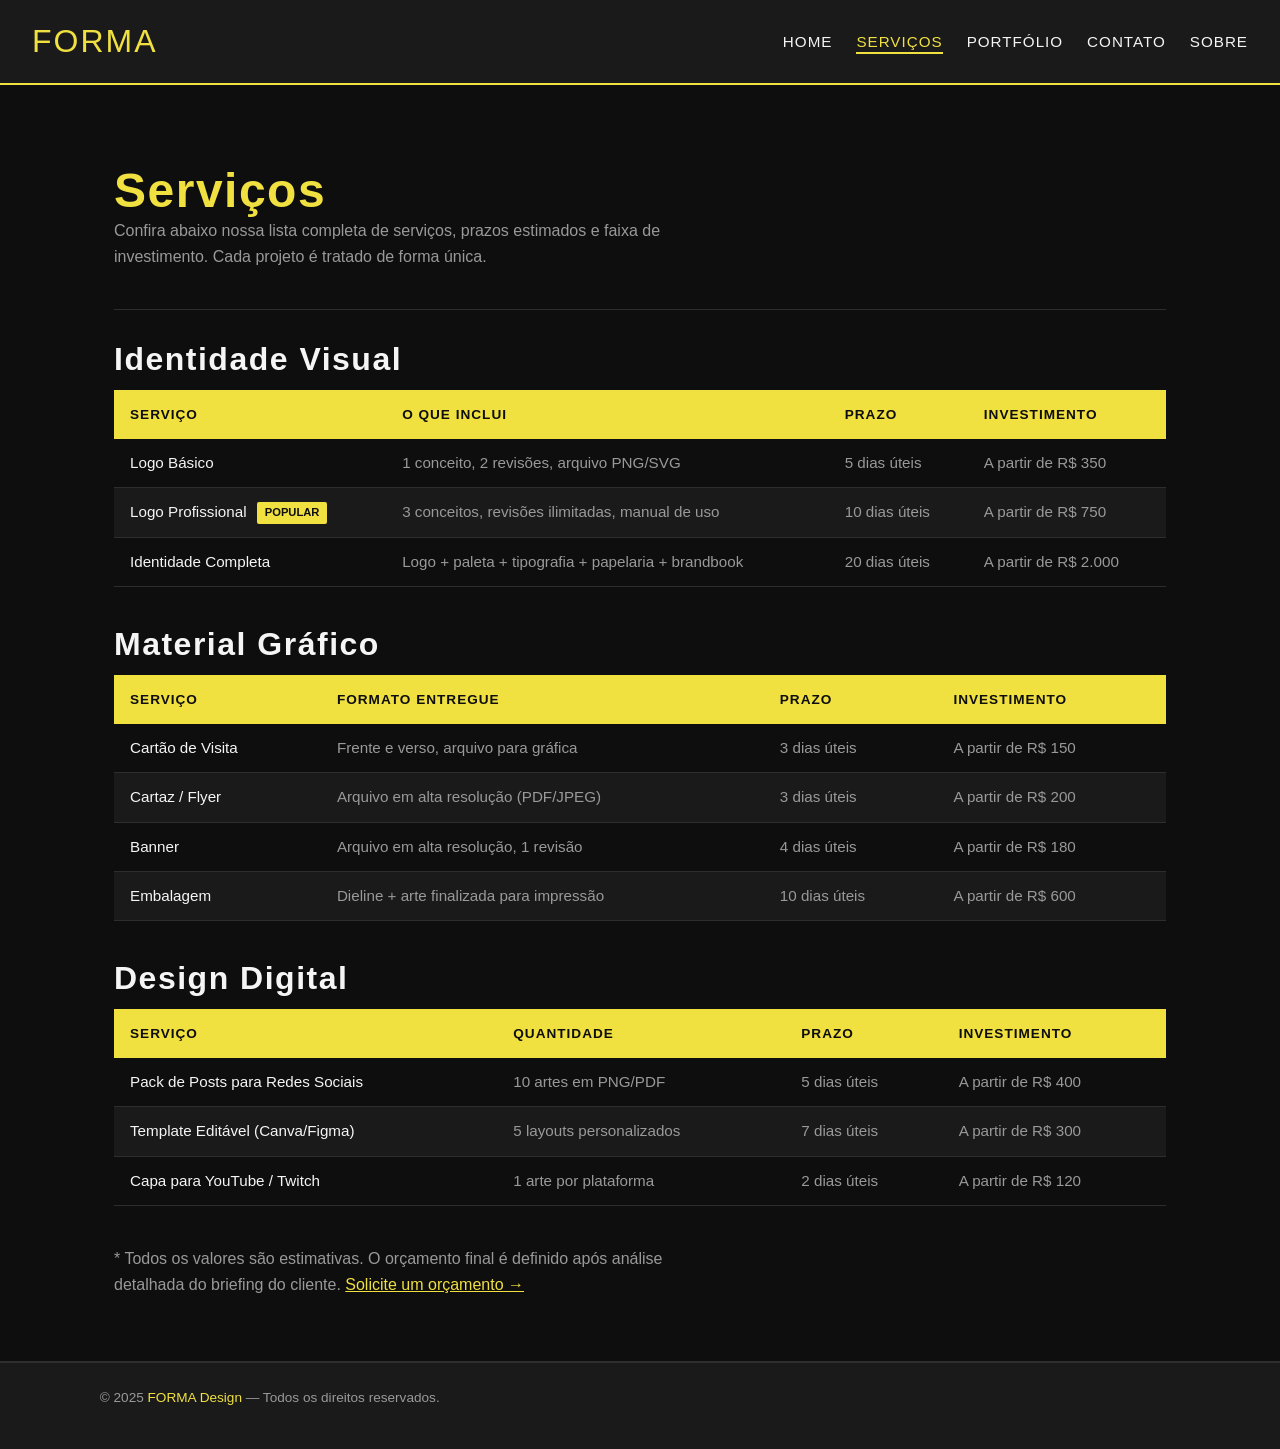
==== pages/pagina01.html @ c14d39e2 "Rename ProjetoDesign/pages/pagina01.html to pages/pagina01.html" ====
<!DOCTYPE html>
<html lang="pt-BR">
<head>
  <meta charset="UTF-8">
  <meta name="viewport" content="width=device-width, initial-scale=1.0">
  <title>Serviços — FORMA Design</title>
  <!-- CSS global: caminho sobe uma pasta (../) pois estamos em /pages -->
  <link rel="stylesheet" href="../css/estilo.css">

  <!-- Estilos exclusivos desta página (tabelas) -->
  <style>
    /* Introdução da página */
    .intro {
      padding: 2.5rem 0 1.5rem;
      border-bottom: 1px solid var(--cor-borda);
      margin-bottom: 2rem;
    }

    /* Estilo da tabela */
    table {
      width: 100%;
      border-collapse: collapse;
      margin-bottom: 2.5rem;
      font-size: 0.95rem;
    }

    /* Cabeçalho da tabela */
    thead {
      background-color: var(--cor-destaque);
      color: #0e0e0e;
    }

    thead th {
      padding: 0.85rem 1rem;
      text-align: left;
      font-weight: 700;
      text-transform: uppercase;
      letter-spacing: 1px;
      font-size: 0.85rem;
    }

    /* Células do corpo da tabela */
    tbody td {
      padding: 0.75rem 1rem;
      border-bottom: 1px solid var(--cor-borda);
      color: var(--cor-texto-suave);
    }

    /* Primeira coluna em destaque */
    tbody td:first-child {
      color: var(--cor-texto);
      font-weight: 500;
    }

    /* Linhas alternadas (zebra) */
    tbody tr:nth-child(even) {
      background-color: var(--cor-superficie);
    }

    /* Hover nas linhas */
    tbody tr:hover {
      background-color: #222;
    }

    /* Badge de destaque na tabela */
    .badge {
      display: inline-block;
      background-color: var(--cor-destaque);
      color: #0e0e0e;
      font-size: 0.7rem;
      font-weight: 700;
      padding: 2px 8px;
      border-radius: 2px;
      text-transform: uppercase;
      margin-left: 6px;
      vertical-align: middle;
    }

    /* Subtítulo de tabela */
    .titulo-tabela {
      margin: 2rem 0 0.8rem;
    }
  </style>
</head>

<body>

  <!-- ===== CABEÇALHO ===== -->
  <header>
    <a href="../index.html" class="logo">FORMA</a>

    <nav>
      <ul>
        <li><a href="../index.html">Home</a></li>
        <li><a href="pagina01.html" class="ativo">Serviços</a></li>
        <li><a href="pagina02.html">Portfólio</a></li>
        <li><a href="pagina03.html">Contato</a></li>
        <li><a href="pagina07.html">Sobre</a></li>
      </ul>
    </nav>
  </header>

  <!-- ===== CONTEÚDO PRINCIPAL ===== -->
  <main>

    <!-- Introdução -->
    <section class="intro">
      <h1>Serviços</h1>
      <p>
        Confira abaixo nossa lista completa de serviços, prazos estimados
        e faixa de investimento. Cada projeto é tratado de forma única.
      </p>
    </section>

    <!-- Tabela 1: Identidade Visual -->
    <section>
      <h2 class="titulo-tabela">Identidade Visual</h2>

      <table>
        <thead>
          <tr>
            <th>Serviço</th>
            <th>O que inclui</th>
            <th>Prazo</th>
            <th>Investimento</th>
          </tr>
        </thead>
        <tbody>
          <tr>
            <td>Logo Básico</td>
            <td>1 conceito, 2 revisões, arquivo PNG/SVG</td>
            <td>5 dias úteis</td>
            <td>A partir de R$ 350</td>
          </tr>
          <tr>
            <td>Logo Profissional <span class="badge">Popular</span></td>
            <td>3 conceitos, revisões ilimitadas, manual de uso</td>
            <td>10 dias úteis</td>
            <td>A partir de R$ 750</td>
          </tr>
          <tr>
            <td>Identidade Completa</td>
            <td>Logo + paleta + tipografia + papelaria + brandbook</td>
            <td>20 dias úteis</td>
            <td>A partir de R$ 2.000</td>
          </tr>
        </tbody>
      </table>
    </section>

    <!-- Tabela 2: Material Gráfico -->
    <section>
      <h2 class="titulo-tabela">Material Gráfico</h2>

      <table>
        <thead>
          <tr>
            <th>Serviço</th>
            <th>Formato entregue</th>
            <th>Prazo</th>
            <th>Investimento</th>
          </tr>
        </thead>
        <tbody>
          <tr>
            <td>Cartão de Visita</td>
            <td>Frente e verso, arquivo para gráfica</td>
            <td>3 dias úteis</td>
            <td>A partir de R$ 150</td>
          </tr>
          <tr>
            <td>Cartaz / Flyer</td>
            <td>Arquivo em alta resolução (PDF/JPEG)</td>
            <td>3 dias úteis</td>
            <td>A partir de R$ 200</td>
          </tr>
          <tr>
            <td>Banner</td>
            <td>Arquivo em alta resolução, 1 revisão</td>
            <td>4 dias úteis</td>
            <td>A partir de R$ 180</td>
          </tr>
          <tr>
            <td>Embalagem</td>
            <td>Dieline + arte finalizada para impressão</td>
            <td>10 dias úteis</td>
            <td>A partir de R$ 600</td>
          </tr>
        </tbody>
      </table>
    </section>

    <!-- Tabela 3: Design Digital -->
    <section>
      <h2 class="titulo-tabela">Design Digital</h2>

      <table>
        <thead>
          <tr>
            <th>Serviço</th>
            <th>Quantidade</th>
            <th>Prazo</th>
            <th>Investimento</th>
          </tr>
        </thead>
        <tbody>
          <tr>
            <td>Pack de Posts para Redes Sociais</td>
            <td>10 artes em PNG/PDF</td>
            <td>5 dias úteis</td>
            <td>A partir de R$ 400</td>
          </tr>
          <tr>
            <td>Template Editável (Canva/Figma)</td>
            <td>5 layouts personalizados</td>
            <td>7 dias úteis</td>
            <td>A partir de R$ 300</td>
          </tr>
          <tr>
            <td>Capa para YouTube / Twitch</td>
            <td>1 arte por plataforma</td>
            <td>2 dias úteis</td>
            <td>A partir de R$ 120</td>
          </tr>
        </tbody>
      </table>
    </section>

    <!-- Rodapé de aviso -->
    <p>
      * Todos os valores são estimativas. O orçamento final é definido
      após análise detalhada do briefing do cliente.
      <a href="pagina03.html" style="color: var(--cor-destaque);">Solicite um orçamento →</a>
    </p>

  </main>

  <!-- ===== RODAPÉ ===== -->
  <footer>
    <p>&copy; 2025 <span>FORMA Design</span> — Todos os direitos reservados.</p>
  </footer>

</body>
</html>
---- css/estilo.css ----
/* =============================================
   ESTILO GLOBAL - ESTÚDIO DE DESIGN GRÁFICO
   Arquivo: css/estilo.css
   Descrição: Estilos compartilhados por todas
              as páginas do site.
   ============================================= */

/* --- 1. VARIÁVEIS DE COR E FONTE --- */
html {
  --cor-fundo:       #0e0e0e;
  --cor-superficie:  #1a1a1a;
  --cor-borda:       #2e2e2e;
  --cor-destaque:    #f0e040;   /* amarelo gráfico */
  --cor-texto:       #f5f5f5;
  --cor-texto-suave: #999999;
  --fonte-titulo:    'Bebas Neue', sans-serif;
  --fonte-corpo:     'DM Sans', sans-serif;
  --raio-borda:      4px;
  --transicao:       0.25s ease;
}

/* --- 2. RESET BÁSICO --- */
*, *::before, *::after {
  box-sizing: border-box;
  margin: 0;
  padding: 0;
}

/* --- 3. ESTILOS DO BODY --- */
body {
  background-color: var(--cor-fundo);
  color: var(--cor-texto);
  font-family: var(--fonte-corpo);
  font-size: 1rem;
  line-height: 1.6;
}

/* --- 4. IMPORTAÇÃO DE FONTES (Google Fonts) --- */
@import url('https://fonts.googleapis.com/css2?family=Bebas+Neue&family=DM+Sans:wght@400;500;700&display=swap');

/* --- 5. CABEÇALHO (HEADER) --- */
header {
  background-color: var(--cor-superficie);
  border-bottom: 2px solid var(--cor-destaque);
  padding: 1rem 2rem;
  display: flex;
  align-items: center;
  justify-content: space-between;
  flex-wrap: wrap;
  gap: 1rem;
}

header .logo {
  font-family: var(--fonte-titulo);
  font-size: 2rem;
  letter-spacing: 2px;
  color: var(--cor-destaque);
  text-decoration: none;
}

/* --- 6. NAVEGAÇÃO (NAV) --- */
nav ul {
  list-style: none;
  display: flex;
  gap: 1.5rem;
  flex-wrap: wrap;
}

nav a {
  color: var(--cor-texto);
  text-decoration: none;
  font-weight: 500;
  font-size: 0.95rem;
  letter-spacing: 1px;
  text-transform: uppercase;
  transition: color var(--transicao);
}

nav a:hover {
  color: var(--cor-destaque);
}

nav a.ativo {
  color: var(--cor-destaque);
  border-bottom: 2px solid var(--cor-destaque);
  padding-bottom: 2px;
}

/* --- 7. CONTEÚDO PRINCIPAL (MAIN) --- */
main {
  max-width: 1100px;
  margin: 2.5rem auto;
  padding: 0 1.5rem;
}

/* --- 8. TÍTULOS DE SEÇÃO --- */
h1, h2, h3 {
  font-family: var(--fonte-titulo);
  letter-spacing: 1.5px;
  line-height: 1.1;
}

h1 { font-size: 3rem;   color: var(--cor-destaque); }
h2 { font-size: 2rem;   color: var(--cor-texto);     margin-bottom: 1rem; }
h3 { font-size: 1.4rem; color: var(--cor-destaque);  margin-bottom: 0.5rem; }

/* --- 9. PARÁGRAFOS E TEXTO --- */
p {
  color: var(--cor-texto-suave);
  margin-bottom: 1rem;
  max-width: 65ch;
}

/* --- 10. BOTÕES --- */
.botao {
  display: inline-block;
  background-color: var(--cor-destaque);
  color: #0e0e0e;
  padding: 0.7rem 1.6rem;
  font-family: var(--fonte-corpo);
  font-weight: 700;
  font-size: 0.9rem;
  letter-spacing: 1px;
  text-transform: uppercase;
  text-decoration: none;
  border: none;
  border-radius: var(--raio-borda);
  cursor: pointer;
  transition: opacity var(--transicao);
}

.botao:hover {
  opacity: 0.85;
}

/* --- 11. DIVISOR DE SEÇÃO --- */
.divisor {
  border: none;
  border-top: 1px solid var(--cor-borda);
  margin: 2.5rem 0;
}

/* --- 12. RODAPÉ (FOOTER) --- */
footer {
  background-color: var(--cor-superficie);
  border-top: 2px solid var(--cor-borda);
  text-align: center;
  padding: 1.5rem;
  margin-top: 4rem;
  font-size: 0.85rem;
  color: var(--cor-texto-suave);
}

footer span {
  color: var(--cor-destaque);
}
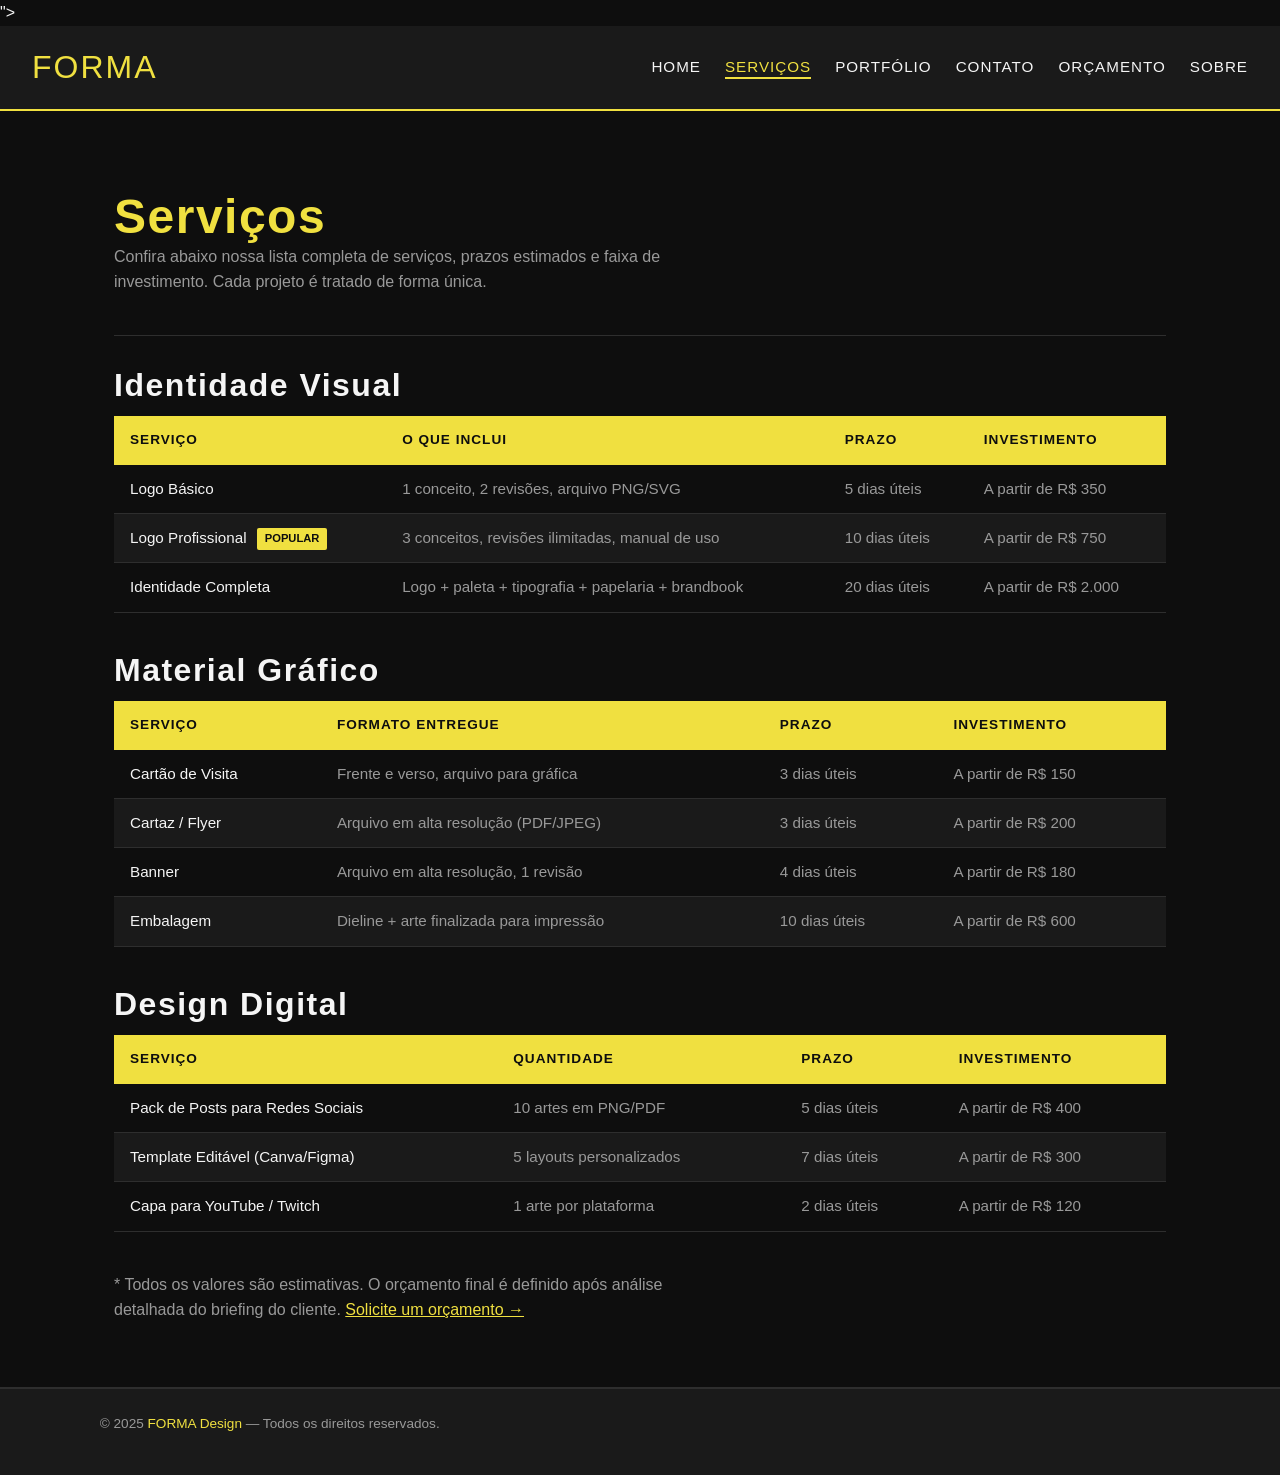
==== commit 75a61d17: "Atualização final do código" ====
--- a/pages/pagina01.html
+++ b/pages/pagina01.html
@@ -1,22 +1,21 @@
 <!DOCTYPE html>
 <html lang="pt-BR">
+
 <head>
   <meta charset="UTF-8">
   <meta name="viewport" content="width=device-width, initial-scale=1.0">
   <title>Serviços — FORMA Design</title>
-  <!-- CSS global: caminho sobe uma pasta (../) pois estamos em /pages -->
   <link rel="stylesheet" href="../css/estilo.css">
-
-  <!-- Estilos exclusivos desta página (tabelas) -->
+  <link rel="icon" type="image/png" href="../images/icon_forma.png">">
+
+
   <style>
-    /* Introdução da página */
     .intro {
       padding: 2.5rem 0 1.5rem;
       border-bottom: 1px solid var(--cor-borda);
       margin-bottom: 2rem;
     }
 
-    /* Estilo da tabela */
     table {
       width: 100%;
       border-collapse: collapse;
@@ -24,7 +23,6 @@
       font-size: 0.95rem;
     }
 
-    /* Cabeçalho da tabela */
     thead {
       background-color: var(--cor-destaque);
       color: #0e0e0e;
@@ -39,30 +37,25 @@
       font-size: 0.85rem;
     }
 
-    /* Células do corpo da tabela */
     tbody td {
       padding: 0.75rem 1rem;
       border-bottom: 1px solid var(--cor-borda);
       color: var(--cor-texto-suave);
     }
 
-    /* Primeira coluna em destaque */
     tbody td:first-child {
       color: var(--cor-texto);
       font-weight: 500;
     }
 
-    /* Linhas alternadas (zebra) */
     tbody tr:nth-child(even) {
       background-color: var(--cor-superficie);
     }
 
-    /* Hover nas linhas */
     tbody tr:hover {
       background-color: #222;
     }
 
-    /* Badge de destaque na tabela */
     .badge {
       display: inline-block;
       background-color: var(--cor-destaque);
@@ -76,7 +69,6 @@
       vertical-align: middle;
     }
 
-    /* Subtítulo de tabela */
     .titulo-tabela {
       margin: 2rem 0 0.8rem;
     }
@@ -85,7 +77,6 @@
 
 <body>
 
-  <!-- ===== CABEÇALHO ===== -->
   <header>
     <a href="../index.html" class="logo">FORMA</a>
 
@@ -95,15 +86,14 @@
         <li><a href="pagina01.html" class="ativo">Serviços</a></li>
         <li><a href="pagina02.html">Portfólio</a></li>
         <li><a href="pagina03.html">Contato</a></li>
+        <li><a href="pagina06.html">Orçamento</a></li>
         <li><a href="pagina07.html">Sobre</a></li>
       </ul>
     </nav>
   </header>
 
-  <!-- ===== CONTEÚDO PRINCIPAL ===== -->
   <main>
 
-    <!-- Introdução -->
     <section class="intro">
       <h1>Serviços</h1>
       <p>
@@ -112,7 +102,6 @@
       </p>
     </section>
 
-    <!-- Tabela 1: Identidade Visual -->
     <section>
       <h2 class="titulo-tabela">Identidade Visual</h2>
 
@@ -226,11 +215,10 @@
       </table>
     </section>
 
-    <!-- Rodapé de aviso -->
     <p>
       * Todos os valores são estimativas. O orçamento final é definido
       após análise detalhada do briefing do cliente.
-      <a href="pagina03.html" style="color: var(--cor-destaque);">Solicite um orçamento →</a>
+      <a href="pagina06.html" style="color: var(--cor-destaque);">Solicite um orçamento →</a>
     </p>
 
   </main>
@@ -241,4 +229,5 @@
   </footer>
 
 </body>
+
 </html>
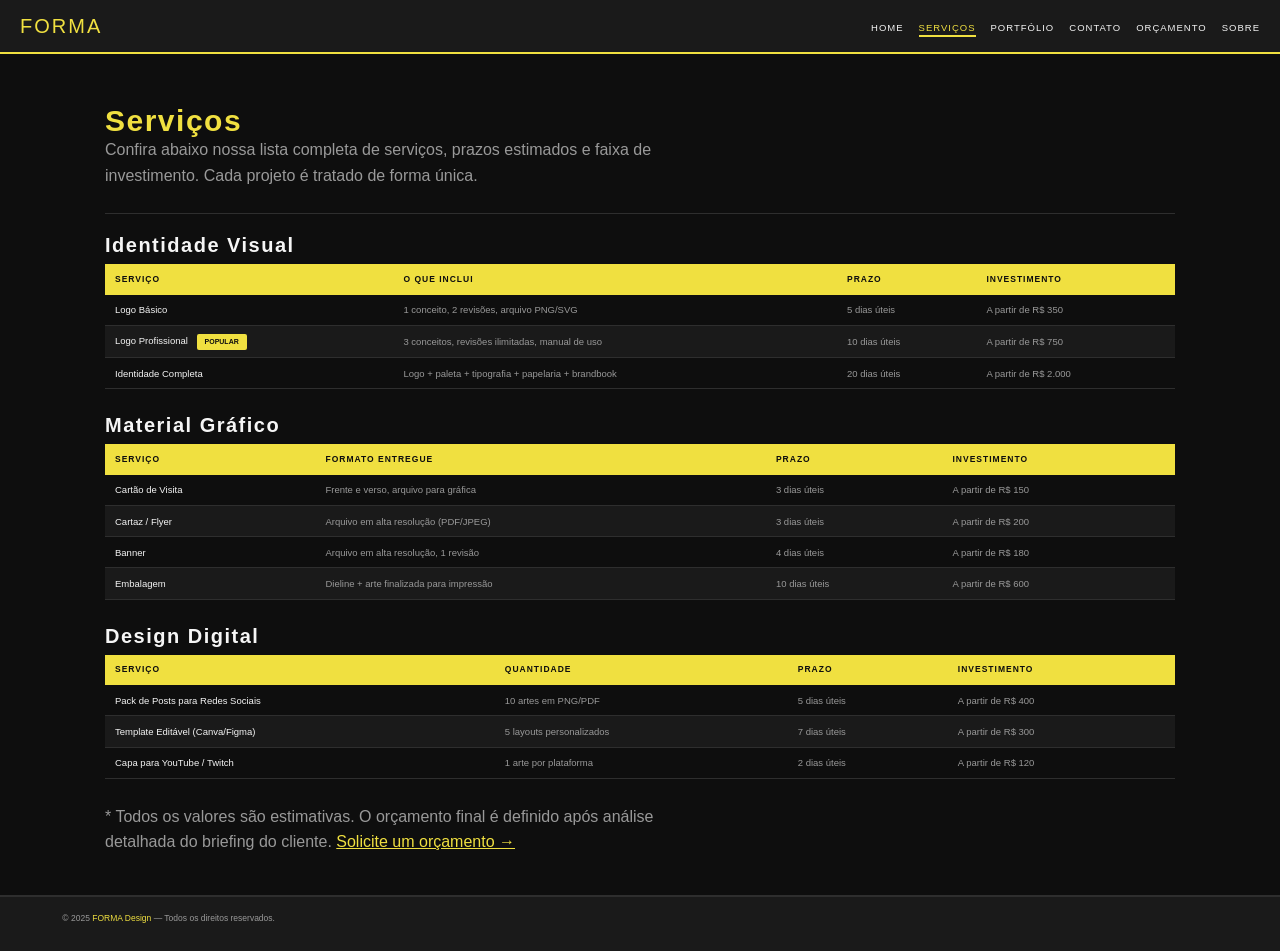
==== commit 1bc2c5c6: "Atualização final do código" ====
--- a/pages/pagina01.html
+++ b/pages/pagina01.html
@@ -6,7 +6,7 @@
   <meta name="viewport" content="width=device-width, initial-scale=1.0">
   <title>Serviços — FORMA Design</title>
   <link rel="stylesheet" href="../css/estilo.css">
-  <link rel="icon" type="image/png" href="../images/icon_forma.png">">
+  <link rel="icon" type="image/png" href="../images/icon_forma.png">
 
 
   <style>
--- a/css/estilo.css
+++ b/css/estilo.css
@@ -7,16 +7,18 @@
 
 /* --- 1. VARIÁVEIS DE COR E FONTE --- */
 html {
-  --cor-fundo:       #0e0e0e;
-  --cor-superficie:  #1a1a1a;
-  --cor-borda:       #2e2e2e;
-  --cor-destaque:    #f0e040;   /* amarelo gráfico */
-  --cor-texto:       #f5f5f5;
+  font-size: 62.5%;
+  --cor-fundo: #0e0e0e;
+  --cor-superficie: #1a1a1a;
+  --cor-borda: #2e2e2e;
+  --cor-destaque: #f0e040;
+  /* amarelo gráfico */
+  --cor-texto: #f5f5f5;
   --cor-texto-suave: #999999;
-  --fonte-titulo:    'Bebas Neue', sans-serif;
-  --fonte-corpo:     'DM Sans', sans-serif;
-  --raio-borda:      4px;
-  --transicao:       0.25s ease;
+  --fonte-titulo: 'Bebas Neue', sans-serif;
+  --fonte-corpo: 'DM Sans', sans-serif;
+  --raio-borda: 4px;
+  --transicao: 0.25s ease;
 }
 
 /* --- 2. RESET BÁSICO --- */
@@ -31,8 +33,14 @@
   background-color: var(--cor-fundo);
   color: var(--cor-texto);
   font-family: var(--fonte-corpo);
-  font-size: 1rem;
+  font-size: 1.6rem;
   line-height: 1.6;
+}
+
+img {
+  max-width: 100%;
+  height: auto;
+  display: block;
 }
 
 /* --- 4. IMPORTAÇÃO DE FONTES (Google Fonts) --- */
@@ -94,15 +102,30 @@
 }
 
 /* --- 8. TÍTULOS DE SEÇÃO --- */
-h1, h2, h3 {
+h1,
+h2,
+h3 {
   font-family: var(--fonte-titulo);
   letter-spacing: 1.5px;
   line-height: 1.1;
 }
 
-h1 { font-size: 3rem;   color: var(--cor-destaque); }
-h2 { font-size: 2rem;   color: var(--cor-texto);     margin-bottom: 1rem; }
-h3 { font-size: 1.4rem; color: var(--cor-destaque);  margin-bottom: 0.5rem; }
+h1 {
+  font-size: 3rem;
+  color: var(--cor-destaque);
+}
+
+h2 {
+  font-size: 2rem;
+  color: var(--cor-texto);
+  margin-bottom: 1rem;
+}
+
+h3 {
+  font-size: 1.4rem;
+  color: var(--cor-destaque);
+  margin-bottom: 0.5rem;
+}
 
 /* --- 9. PARÁGRAFOS E TEXTO --- */
 p {
